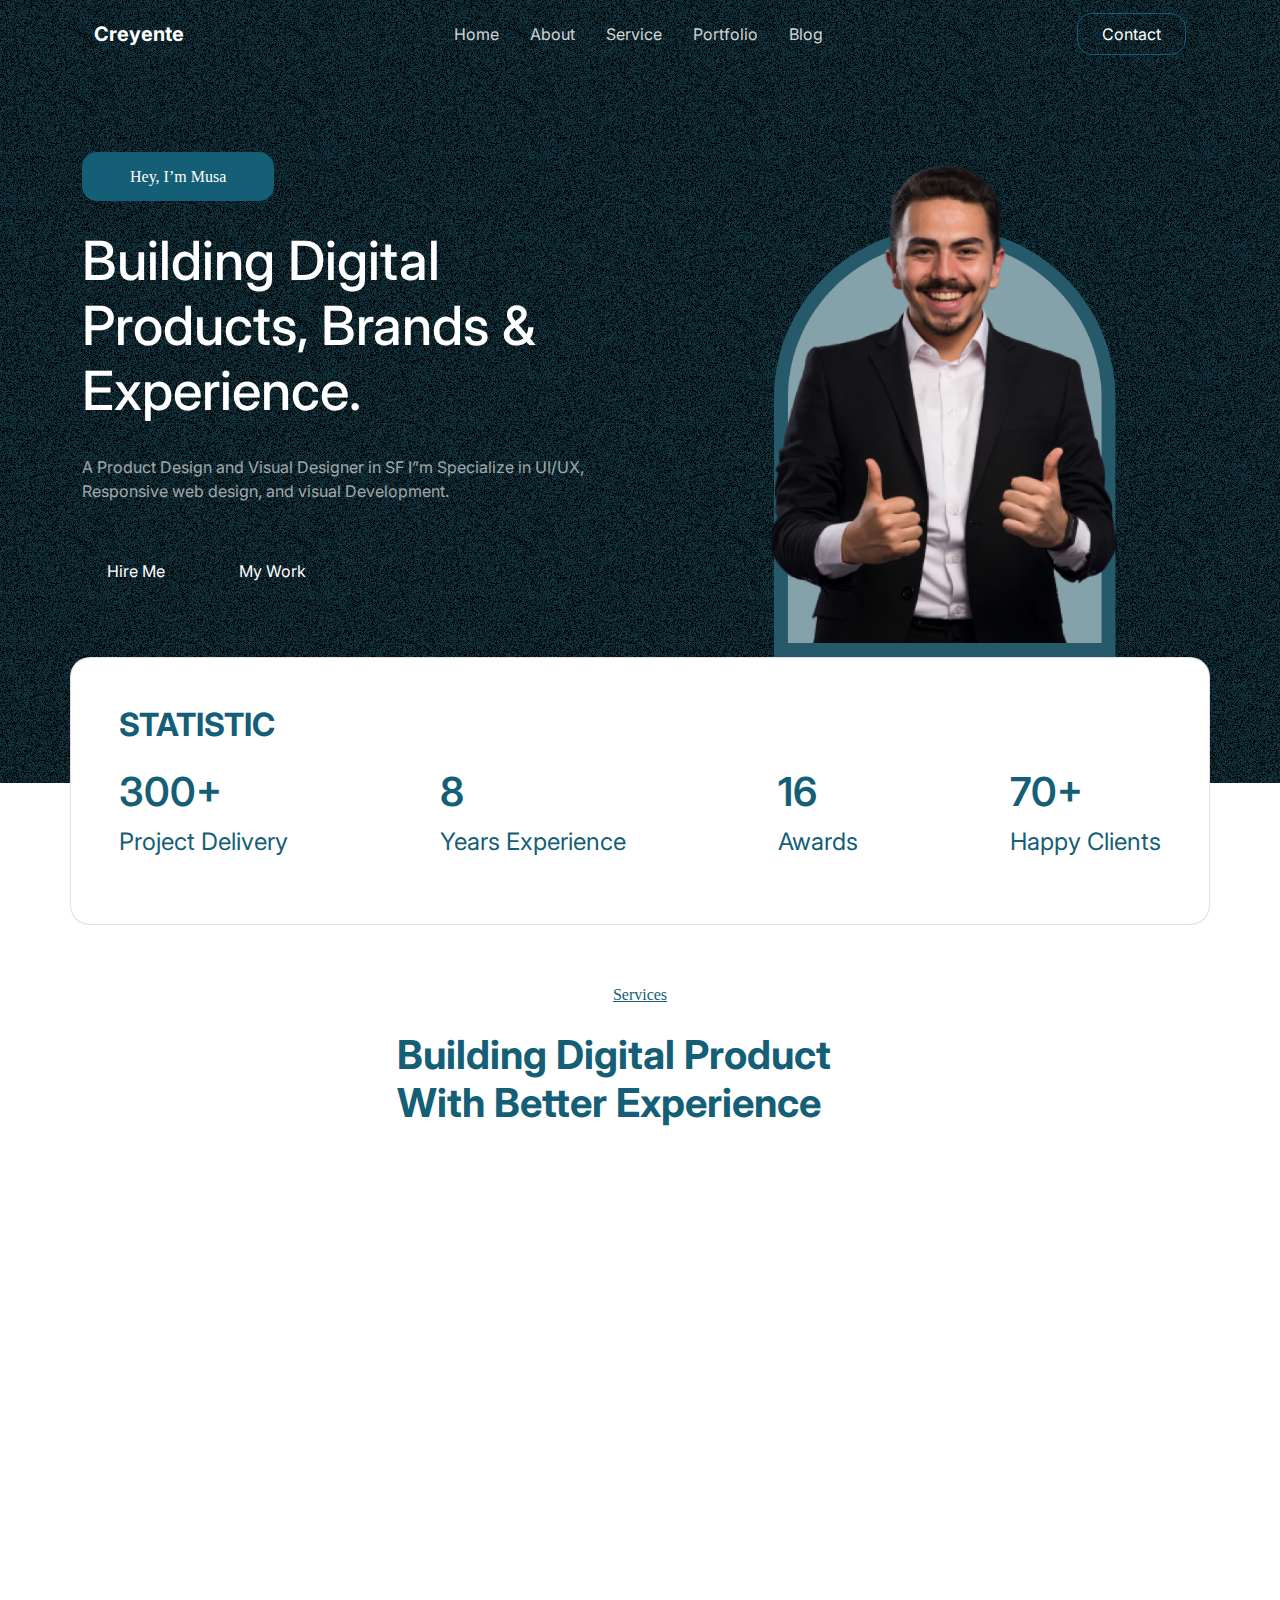
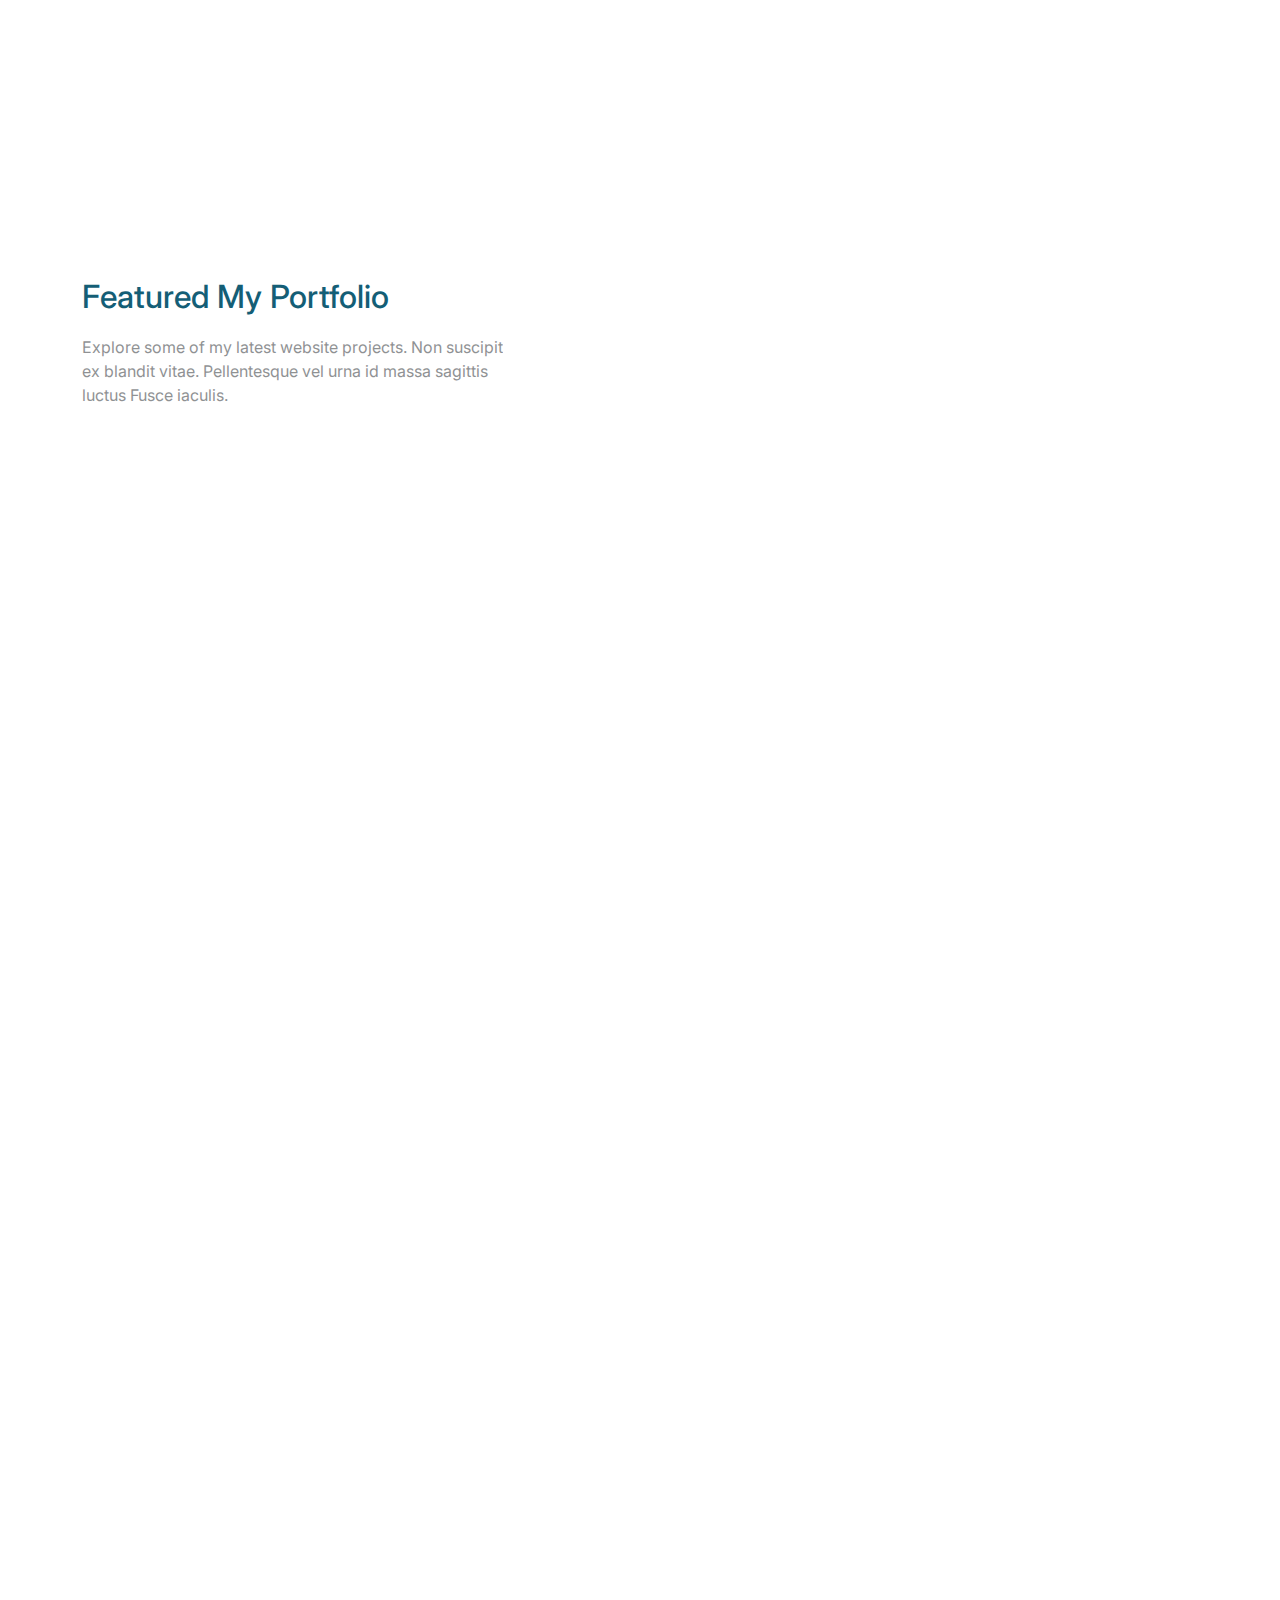
==== index.html @ 02d93d8f "#1 problem finished" ====
<!DOCTYPE html>
<html lang="en">
  <head>
    <meta charset="UTF-8" />
    <meta http-equiv="X-UA-Compatible" content="IE=edge" />
    <meta name="viewport" content="width=device-width, initial-scale=1.0" />
    <title>Creyente's Portfolio</title>
    <link rel="stylesheet" href="./css/main.css" />
    <link rel="stylesheet" href="./bootstrap/bootstrap.css" />
    <link rel="preconnect" href="https://fonts.googleapis.com" />
    <link rel="preconnect" href="https://fonts.gstatic.com" crossorigin />
    <link href="https://unpkg.com/aos@2.3.1/dist/aos.css" rel="stylesheet">
    <link
      rel="stylesheet"
      href="https://cdnjs.cloudflare.com/ajax/libs/font-awesome/6.2.0/css/all.min.css"
      integrity="sha512-xh6O/CkQoPOWDdYTDqeRdPCVd1SpvCA9XXcUnZS2FmJNp1coAFzvtCN9BmamE+4aHK8yyUHUSCcJHgXloTyT2A=="
      crossorigin="anonymous"
      referrerpolicy="no-referrer"
    />
    <link rel="preconnect" href="https://fonts.googleapis.com">
    <link rel="preconnect" href="https://fonts.gstatic.com" crossorigin>
    <link href="https://fonts.googleapis.com/css2?family=Inter:wght@100;200;400;500;600;700;800;900&family=Schoolbell&display=swap" rel="stylesheet">
  </head>
  <body  data-bs-spy="scroll" data-bs-target="#navbar-example2" data-bs-offset="0" class="scrollspy-example" tabindex="0">
    <!-- header start  -->
    <header id="header" class="navbar-shrink">
      <div id="back-top" class="top">
        <a href="#"><i class="fa-solid fa-arrow-up"></i></a>
      </div>
      <div class="container">
        <nav id="navbar-example2" class="navbar nav-pills navbar-expand-lg navbar-light">
          <div class="container-fluid">
            <a class="navbar-brand" href="#">Creyente</a>
            <button
              class="navbar-toggler"
              type="button"
              data-bs-toggle="offcanvas"
              data-bs-target="#offcanvasScrolling"
              aria-controls="offcanvasScrolling"
            >
              <span class="navbar-toggler-icon"></span>
            </button>
            <div class="collapse navbar-collapse" id="navbarSupportedContent">
              <ul class="navbar-nav me-auto mb-2 mb-lg-0">
                <li class="nav-item">
                  <a class="nav-link" aria-current="page" href="#home">Home</a>
                </li>
                <li class="nav-item">
                  <a class="nav-link" href="#about">About</a>
                </li>
                <li class="nav-item">
                  <a class="nav-link" href="#services">Service</a>
                </li>
                <li class="nav-item">
                  <a class="nav-link" href="#portfolio">Portfolio</a>
                </li>
                <li class="nav-item">
                  <a class="nav-link" href="#blog">Blog</a>
                </li>
              </ul>
              <button class="btn btn-outline-success py-2 px-4" type="submit">
                Contact
              </button>
            </div>
            <div
              class="offcanvas offcanvas-start"
              data-bs-scroll="true"
              data-bs-backdrop="false"
              tabindex="-1"
              id="offcanvasScrolling"
              aria-labelledby="offcanvasScrollingLabel"
            >
              <div class="offcanvas-header">
                <h5 class="offcanvas-title" id="offcanvasScrollingLabel">
                  Creyente
                </h5>
                <button
                  type="button"
                  class="btn-close text-reset"
                  data-bs-dismiss="offcanvas"
                  aria-label="Close"
                ></button>
              </div>
              <div class="offcanvas-body">
                <ul class="navbar-nav me-auto mb-2 mb-lg-0">
                  <li class="nav-item">
                    <a class="nav-link" aria-current="page" href="#home">Home</a>
                  </li>
                  <li class="nav-item">
                    <a class="nav-link" href="#about">About</a>
                  </li>
                  <li class="nav-item">
                    <a class="nav-link" href="#services">Service</a>
                  </li>
                  <li class="nav-item">
                    <a class="nav-link" href="#portfolio">Portfolio</a>
                  </li>
                  <li class="nav-item">
                    <a class="nav-link" href="#blog">Blog</a>
                  </li>
                </ul>
                <button class="btn btn-outline-success py-2 px-4" type="submit">
                  Contact
                </button>
              </div>
            </div>
          </div>
        </nav>
      </div>
    </header>
    <!-- /header end  -->
    <!-- main start  -->
    <main>
      <!-- hero section start  -->
      <section  id="about" class="hero p-4 p-lg-5">
        <div class="container">
          <div class="row align-items-center pb-5">
            <div class="row flex-column-reverse flex-lg-row">
              <div
              class="hero-left col-12 col-lg-6 d-flex flex-column gap-3 gap-lg-4 mt-5"
            >
              <span class="mb-3">
                <a class="py-3 px-5 my-5" href="#">Hey, I’m Musa</a>
              </span>
              <h1>Building Digital Products, Brands & Experience.</h1>
              <p>
                A Product Design and Visual Designer in SF I”m Specialize in
                UI/UX, Responsive web design, and visual Development.
              </p>
              <div class="hero-btns d-flex gap-4">
                <a href="#">Hire Me</a>
                <a href="#">My Work</a>
              </div>
            </div>
            <div class="hero-right col-12 col-lg-6">
              <!-- <img class="hero-right__img w-100" src="./images/hero.png" alt=""> -->
                <img src="./images/hero.png" alt="">
            </div>
            </div>
            <div
              class="hero-bottom col-12 position-relative d-flex justify-content-center"
            >
              <div class="card w-100 position-absolute p-5">
                <h5 class="pb-3">STATISTIC</h5>
                <div class="d-flex flex-wrap gap-5 justify-content-between">
                  <div class="cards">
                    <h2>300+</h2>
                    <p>Project Delivery</p>
                  </div>
                  <div class="cards">
                    <h2>8</h2>
                    <p>Years Experience</p>
                  </div>
                  <div class="cards">
                    <h2>16</h2>
                    <p>Awards</p>
                  </div>
                  <div class="cards">
                    <h2>70+</h2>
                    <p>Happy Clients</p>
                  </div>
                </div>
              </div>
            </div>
          </div>
        </div>
      </section>
      <!-- hero /section end  -->
      <!-- services section start  -->
      <section  class="services">
        <div class="container">
          <div class="row justify-content-center">
            <a class="mb-4" id="services" href="#">Services</a>
            <h2 class="mb-5">
              Building Digital Product With Better Experience
            </h2>
            <div
            data-aos="zoom-in-up"
              class="cards d-flex flex-wrap justify-content-center justify-content-md-between"
            >
              <div class="card mb-3" style="width: 20rem">
                <div class="card-body p-4 d-flex flex-column gap-4">
                  <span><i class="fa-solid fa-anchor"></i></span>
                  <h3>UI/UX Design</h3>
                  <p>
                    UI/UX Design I’ve created a user interface and user
                    experience with some proccess and method.
                  </p>
                </div>
              </div>
              <div class="card mb-3" style="width: 20rem">
                <div class="card-body p-4 d-flex flex-column gap-4">
                  <span><i class="fa-solid fa-anchor"></i></span>
                  <h3>UI/UX Design</h3>
                  <p>
                    UI/UX Design I’ve created a user interface and user
                    experience with some proccess and method.
                  </p>
                </div>
              </div>
              <div class="card mb-3" style="width: 20rem">
                <div class="card-body p-4 d-flex flex-column gap-4">
                  <span><i class="fa-solid fa-anchor"></i></span>
                  <h3>UI/UX Design</h3>
                  <p>
                    UI/UX Design I’ve created a user interface and user
                    experience with some proccess and method.
                  </p>
                </div>
              </div>
              <div class="card mb-3" style="width: 20rem">
                <div class="card-body p-4 d-flex flex-column gap-4">
                  <span><i class="fa-solid fa-anchor"></i></span>
                  <h3>UI/UX Design</h3>
                  <p>
                    UI/UX Design I’ve created a user interface and user
                    experience with some proccess and method.
                  </p>
                </div>
              </div>
            </div>
          </div>
        </div>
      </section>
      <!-- services /section end  -->
      <!-- section portfolio start  -->
      <section id="portfolio" class="portfolio">
        <div class="container">
          <div class="row">
            <h2 class="col-12">Featured My Portfolio</h2>
            <p class="col-12">
              Explore some of my latest website projects. Non suscipit ex
              blandit vitae. Pellentesque vel urna id massa sagittis luctus
              Fusce iaculis.
            </p>
            <div
            data-aos="zoom-in-up"
              class="cards row justify-content-center justify-content-xxl-between"
            >
              <div class="card mb-5" style="width: 35rem">
                <img
                  src="./images/portfolio-card.jpg"
                  class="card-img-top"
                  alt="..."
                />
                <div class="card-body">
                  <h5 class="card-title">Najot ta'lim team project</h5>
                  <p class="card-text">
                    Our website designers have penetrated the mysteries of
                    emotional response to color, image, and eye-tracking. Every
                    element is geared to create maximum appeal.
                  </p>
                  <a target="_blank" href="https://team-project-2.netlify.app/"
                    >Read Case Study ></a
                  >
                </div>
              </div>
              <div class="card mb-5" style="width: 35rem">
                <img src="./images/insta.jpg" class="card-img-top" alt="..." />
                <div class="card-body">
                  <h5 class="card-title">Instagram</h5>
                  <p class="card-text">
                    Our website designers have penetrated the mysteries of
                    emotional response to color, image, and eye-tracking. Every
                    element is geared to create maximum appeal.
                  </p>
                  <a
                    target="_blank"
                    href="https://super-lamington-5465eb.netlify.app"
                    >Read Case Study ></a
                  >
                </div>
              </div>
              <div class="card mb-5" style="width: 35rem">
                <img
                  src="./images/portfolio-card.jpg"
                  class="card-img-top"
                  alt="..."
                />
                <div class="card-body">
                  <h5 class="card-title">Pixer</h5>
                  <p class="card-text">
                    Our website designers have penetrated the mysteries of
                    emotional response to color, image, and eye-tracking. Every
                    element is geared to create maximum appeal.
                  </p>
                  <a
                    target="_blank"
                    href="https://glowing-marzipan-671bd4.netlify.app/"
                    >Read Case Study ></a
                  >
                </div>
              </div>
              <div class="card mb-5" style="width: 35rem">
                <img
                  src="./images/portfolio-card.jpg"
                  class="card-img-top"
                  alt="..."
                />
                <div class="card-body">
                  <h5 class="card-title">Exam-1</h5>
                  <p class="card-text">
                    Our website designers have penetrated the mysteries of
                    emotional response to color, image, and eye-tracking. Every
                    element is geared to create maximum appeal.
                  </p>
                  <a
                    target="_blank"
                    href="https://harmonious-cocada-35f317.netlify.app/"
                    >Read Case Study ></a
                  >
                </div>
              </div>
            </div>
          </div>
        </div>
      </section>
      <!-- /section portfolio end  -->
      <!-- section 4 start  -->
      <section data-aos="zoom-in-up" class="sec-4 ">
        <div class="container">
          <div class="row">
            <div class="col-12 col-xxl-6 pb-5 pb-lg-0 text-center">
              <img class="w-75" src="./images/sec-4.png" alt="" />
            </div>
            <div
              class="sec-4__right col-12 col-xxl-6 d-flex justify-content-center flex-column gap-4"
            >
              <div
                id="carouselExampleIndicators"
                class="carousel slide"
                data-bs-ride="carousel"
              >
                <div class="carousel-indicators">
                  <button
                    type="button"
                    data-bs-target="#carouselExampleIndicators"
                    data-bs-slide-to="0"
                    class="active"
                    aria-current="true"
                    aria-label="Slide 1"
                  ></button>
                  <button
                    type="button"
                    data-bs-target="#carouselExampleIndicators"
                    data-bs-slide-to="1"
                    aria-label="Slide 2"
                  ></button>
                  <button
                    type="button"
                    data-bs-target="#carouselExampleIndicators"
                    data-bs-slide-to="2"
                    aria-label="Slide 3"
                  ></button>
                </div>
                <div class="carousel-inner">
                  <div class="carousel-item active">
                    <div
                      class="d-flex justify-content-center flex-column gap-4"
                    >
                      <span>
                        <img src="./images/titnoq.png" alt="" />
                      </span>
                      <p>
                        Managed Services team acts like an extension of yours to
                        expertly respond to any and all feedback, and scan and
                        evaluate reviews for any legal concerns, profanity or
                        slander, or any policy violations of <br />
                        <br />
                        community and content. Services, analytics and reports
                        can be customized by location, project or initiative.
                      </p>
                      <p>Mohammad Musa - CEO at Company</p>
                    </div>
                  </div>
                  <div class="carousel-item">
                    <div
                      class="d-flex justify-content-center flex-column gap-4"
                    >
                      <span>
                        <img src="./images/titnoq.png" alt="" />
                      </span>
                      <p>
                        Managed Services team acts like an extension of yours to
                        expertly respond to any and all feedback, and scan and
                        evaluate reviews for any legal concerns, profanity or
                        slander, or any policy violations of <br />
                        <br />
                        community and content. Services, analytics and reports
                        can be customized by location, project or initiative.
                      </p>
                      <p>Mohammad Musa - CEO at Company</p>
                    </div>
                  </div>
                  <div class="carousel-item">
                    <div
                      class="d-flex justify-content-center flex-column gap-4"
                    >
                      <span>
                        <img src="./images/titnoq.png" alt="" />
                      </span>
                      <p>
                        Managed Services team acts like an extension of yours to
                        expertly respond to any and all feedback, and scan and
                        evaluate reviews for any legal concerns, profanity or
                        slander, or any policy violations of <br />
                        <br />
                        community and content. Services, analytics and reports
                        can be customized by location, project or initiative.
                      </p>
                      <p>Mohammad Musa - CEO at Company</p>
                    </div>
                  </div>
                </div>
                <!-- <button
                  class="carousel-control-prev"
                  type="button"
                  data-bs-target="#carouselExampleIndicators"
                  data-bs-slide="prev"
                >
                  <span
                    class="carousel-control-prev-icon"
                    aria-hidden="true"
                  ></span>
                  <span class="visually-hidden">Previous</span>
                </button>
                <button
                  class="carousel-control-next"
                  type="button"
                  data-bs-target="#carouselExampleIndicators"
                  data-bs-slide="next"
                >
                  <span
                    class="carousel-control-next-icon"
                    aria-hidden="true"
                  ></span>
                  <span class="visually-hidden">Next</span>
                </button> -->
              </div>
            </div>
          </div>
        </div>
      </section>
      <!-- section 4 end  -->
      <!-- section blog start  -->
      <section data-aos="zoom-in-up" id="blog" class="blog">
        <div class="container">
          <div class="row">
            <div class="blog-left col-12 col-lg-6">
              <img src="./images/blog.png" alt="" />
            </div>
            <div class="blog-right col-12 col-lg-6 ps-0 ps-lg-5">
              <h2>My Blog And News</h2>
              <p>
                If It’s abillboard ad, you’ll need a super catchy headline due
                to the speed at which people will pass.
              </p>
              <a href="#">Go To The Blog</a>
            </div>
            <div class="blog-bottom col-12 col-lg-6">
              <h2>How This Agency Helped My Business And Career Journey?</h2>
              <p>
                A successful marketing plan relies heavily on the pulling-power
                of advertising copy. writing result-oriented ad copy is
                dificult, as it must appeal to, entice, and onviced consumers tp
                action.
              </p>
              <div class="blog-btns">
                <a href="#">PUBLISHED IN</a>
                <a href="#">Marketing</a>
                <a href="#">Category</a>
              </div>
            </div>
          </div>
        </div>
      </section>
      <!-- /section blog end  -->
    </main>
    <!-- /main end  -->
    <!-- footer start  -->
    <footer data-aos="zoom-in-up" class="footer">
      <div class="container">
        <div class="d-flex justify-content-between justify-content-lg-between flex-wrap gap-4 gap-lg-0">
          <div>
            <a class="navbar-brand" href="#">Creyente</a>
            <p class="pt-3">
              Lorem ipsum dolor sit amet, consectetur adipiscing elit. Lectus
              mattis nunc aliquam tincidunt est non.
            </p>
            <div class="contacts d-flex gap-4">
              <a href="https://t.me/creyente_uz"><i class="fa-brands fa-telegram"></i></a>
              <a href="https://instagram.com/klen_uz"><i class="fa-brands fa-instagram"></i></a>
              <a href="https://twitter.com/klen_uz"><i class="fa-brands fa-twitter"></i></a>
              <a href="#"><i class="fa-brands fa-linkedin"></i></a>
            </div>
          </div>
          <div class="pages">
            <h3>Pages</h3>
            <p>Home</p>
            <p>About</p>
            <p>Service</p>
            <p>Portfolio</p>
            <p>Blog</p>
          </div>
          <div class="footer-services">
            <h3>Services</h3>
            <p>Web Design</p>
            <p>App Design</p>
            <p>Dashboard</p>
            <p>Illustration</p>
            <p>Development</p>
          </div>
          <div class="footer-contact">
            <h3>Contact</h3>
            <p>+00 88 999 888 22</p>
            <p>example@gmail.com</p>
            <p>www.portfolio.com</p>
            <p>44, Housing State, 3200</p>
          </div>
        </div>
        <!-- Set up your HTML -->
      </div>
    </footer>
    <!-- /footer end  -->
    <script src="./bootstrap/bootstrap.js"></script>
    <script src="./js/main.js"></script>
    <script src="https://unpkg.com/aos@2.3.1/dist/aos.js"></script>
    <script>
      AOS.init();
    </script>
  </body>
</html>
---- css/main.css ----
* {
  margin: 0;
  padding: 0;
  box-sizing: border-box;
  font-family: "Inter", sans-serif;
}

header {
  background-color: #153844 !important;
  background-image: url("../images/header-back.png") !important;
  padding: 20px 0;
  position: -webkit-sticky;
  position: sticky;
  top: 0;
  transition: padding 0.5s;
  z-index: 2;
}

.top {
  display: none;
  border-radius: 50%;
  position: fixed;
  right: 20px;
  bottom: 20px;
  height: 40px;
  width: 40px;
  background-color: #145E76;
  justify-content: center;
  align-items: center;
}
.top i {
  color: white !important;
  font-size: 24px;
}

.top-hide {
  display: block;
}

.navbar .navbar-brand {
  color: white !important;
  font-weight: 700 !important;
}
.navbar .navbar-toggler {
  border-color: #145E76 !important;
  background-color: white !important;
}
.navbar .navbar-toggler:focus {
  color: #145E76 !important;
}
.navbar .nav-link {
  color: rgba(255, 255, 255, 0.816) !important;
}
.navbar .nav-link:hover {
  color: #145E76 !important;
}
.navbar .active {
  background-color: #153844 !important;
}
.navbar .btn {
  color: white !important;
  border-color: #145E76 !important;
  border-radius: 15px !important;
}
.navbar .btn:hover {
  background-color: #145E76 !important;
}
.navbar .collapse .navbar-nav {
  flex: 1 !important;
  display: flex !important;
  justify-content: center !important;
  gap: 15px !important;
}
.navbar .offcanvas {
  background-color: #153844 !important;
  background-image: url("../images/header-back.png") !important;
  width: 40% !important;
}
.navbar .offcanvas .offcanvas-title {
  color: white !important;
}
.navbar .offcanvas .navbar-nav {
  flex-direction: column !important;
}

.navbar-shrink {
  padding: 5px 0;
  transition: padding 0.5s;
}

.footer {
  padding: 100px 0;
}
@media screen and (max-width: 700px) {
  .footer {
    padding: 50px 0;
  }
}
.footer .navbar-brand {
  color: #08546C;
  font-weight: 700 !important;
  font-size: 32px;
}
.footer h3 {
  color: #08546C;
  font-weight: 600;
  padding-bottom: 15px;
}
.footer p {
  max-width: 375px;
  color: #787878;
}
.footer .contacts a {
  color: #787878;
  font-size: 28px;
  transition: 0.3;
}
.footer .contacts a:hover {
  transition: 0.3s;
  color: #FFA800;
}

* {
  margin: 0;
  padding: 0;
  box-sizing: border-box;
  font-family: "Inter", sans-serif;
}

body {
  overflow-y: scroll;
}

.hero {
  padding-top: 50px !important;
  background-color: #153844;
  background-image: url("../images/header-back.png") !important;
  padding-bottom: 50px !important;
}
@media screen and (max-width: 650px) {
  .hero {
    padding-bottom: 150px !important;
  }
}

.hero-left > span > a {
  color: white !important;
  border-color: #145E76 !important;
  border-radius: 15px !important;
  text-decoration: none;
  background-color: #145E76 !important;
  font-family: "Schoolbell", cursive;
}
.hero-left h1 {
  color: white;
  font-size: 54px;
}
@media screen and (max-width: 650px) {
  .hero-left h1 {
    font-size: 40px;
  }
}
.hero-left p {
  color: white;
  opacity: 0.6;
}
.hero-left .hero-btns a {
  color: white !important;
  border-color: #145E76 !important;
  border-radius: 19px !important;
  text-decoration: none;
  padding: 16px 25px;
  transition: 0.2s;
}
.hero-left .hero-btns a:hover {
  transition: 0.2s;
  background-color: #FFA63A !important;
}

.hero-right {
  display: flex;
  justify-content: center;
  align-items: center;
}
.hero-right img {
  top: 0;
  width: 120%;
}

.hero-bottom {
  height: 30px;
}
.hero-bottom .card {
  border-radius: 20px !important;
}
.hero-bottom .card h5 {
  font-size: 32px;
  font-weight: 700;
}
.hero-bottom .card h2 {
  font-size: 40px;
  font-weight: 600;
}
.hero-bottom .card p {
  font-size: 24px;
}
.hero-bottom .card h5, .hero-bottom .card h2, .hero-bottom .card p {
  color: #145E76 !important;
}

.services {
  background-color: #fff;
  padding-top: 200px !important;
}
@media screen and (max-width: 900px) {
  .services {
    padding-top: 350px !important;
  }
}
@media screen and (max-width: 770px) {
  .services {
    padding-top: 500px !important;
  }
}
.services .row > a {
  color: #145E76 !important;
  text-align: center;
  font-family: "Schoolbell", cursive;
}
.services .row h2 {
  max-width: 510px;
  font-size: 40px;
  color: #145E76;
  font-weight: 700;
}
.services .row .cards {
  padding-bottom: 100px;
}
.services .row .cards .card {
  box-shadow: 5px 10px 18px rgba(136, 136, 136, 0.1529411765);
  border: none !important;
  border-radius: 0px !important;
  transition: 0.3s;
}
.services .row .cards .card i {
  font-size: 40px;
  color: #145E76;
  background-color: #F5FBFC;
  border-radius: 50%;
  padding: 5px;
}
.services .row .cards .card h3 {
  font-weight: 700;
}
.services .row .cards .card p {
  opacity: 0.5;
}
.services .row .cards .card:hover {
  transition: 0.3s;
  background-color: #145E76;
}
.services .row .cards .card:hover i {
  background-color: #FFA63A;
  color: white;
}
.services .row .cards .card:hover h3, .services .row .cards .card:hover p {
  color: white;
}

.portfolio {
  padding-bottom: 100px;
}
.portfolio .row h2 {
  color: #145E76;
  padding-bottom: 10px;
}
.portfolio .row p {
  opacity: 0.5;
  max-width: 450px;
  padding-bottom: 30px;
}
.portfolio .row .cards .card {
  border: none !important;
}
.portfolio .row .cards .card img {
  width: 100%;
  height: 300px;
}
.portfolio .row .cards .card h5 {
  color: #145E76 !important;
  font-weight: 600;
  font-size: 24px;
  padding-top: 10px;
}
.portfolio .row .cards .card a {
  color: #145E76;
  text-decoration: none;
  font-size: 18px;
  font-weight: 600;
}
.portfolio .row .cards .card a:hover {
  color: #FFA63A;
}

.sec-4 {
  padding: 80px 0;
  background-color: #153844;
  background-image: url("../images/header-back.png") !important;
}
.sec-4__right p {
  color: white;
}
.sec-4__right p:nth-child(odd) {
  opacity: 0.5;
}

.blog {
  padding: 200px 0 100px 0;
  border-bottom: 3px solid #D4D4D4;
}
@media screen and (max-width: 1000px) {
  .blog {
    padding: 100px 0;
  }
}
@media screen and (max-width: 700px) {
  .blog {
    padding: 50px 0;
  }
}
.blog .blog-left img {
  width: 100%;
}
.blog .blog-right {
  padding-top: 50px;
}
.blog .blog-right h2 {
  color: #08546C;
  font-weight: 600;
  max-width: 222px;
  font-size: 45px;
  padding-bottom: 16px;
}
.blog .blog-right p {
  max-width: 350px;
  opacity: 0.7;
  padding-bottom: 32px;
}
.blog .blog-right a {
  color: white;
  background-color: #FFA63A;
  border-radius: 28px;
  text-decoration: none;
  padding: 16px 24px;
}
.blog .blog-bottom {
  padding-top: 50px;
  padding-left: 10px;
}
.blog .blog-bottom h2 {
  color: #08546C;
  padding-bottom: 10px;
}
.blog .blog-bottom p {
  color: #757575;
  padding-bottom: 15px;
}
.blog .blog-bottom .blog-btns {
  display: flex;
  flex-wrap: wrap;
}
.blog .blog-bottom .blog-btns a {
  text-decoration: none;
  color: #757575;
  gap: 5px;
  padding: 10px 20px;
  text-transform: uppercase;
  border-radius: 20px;
}
.blog .blog-bottom .blog-btns a:hover {
  color: #FFA800;
  background-color: #FFF8EB;
}/*# sourceMappingURL=main.css.map */
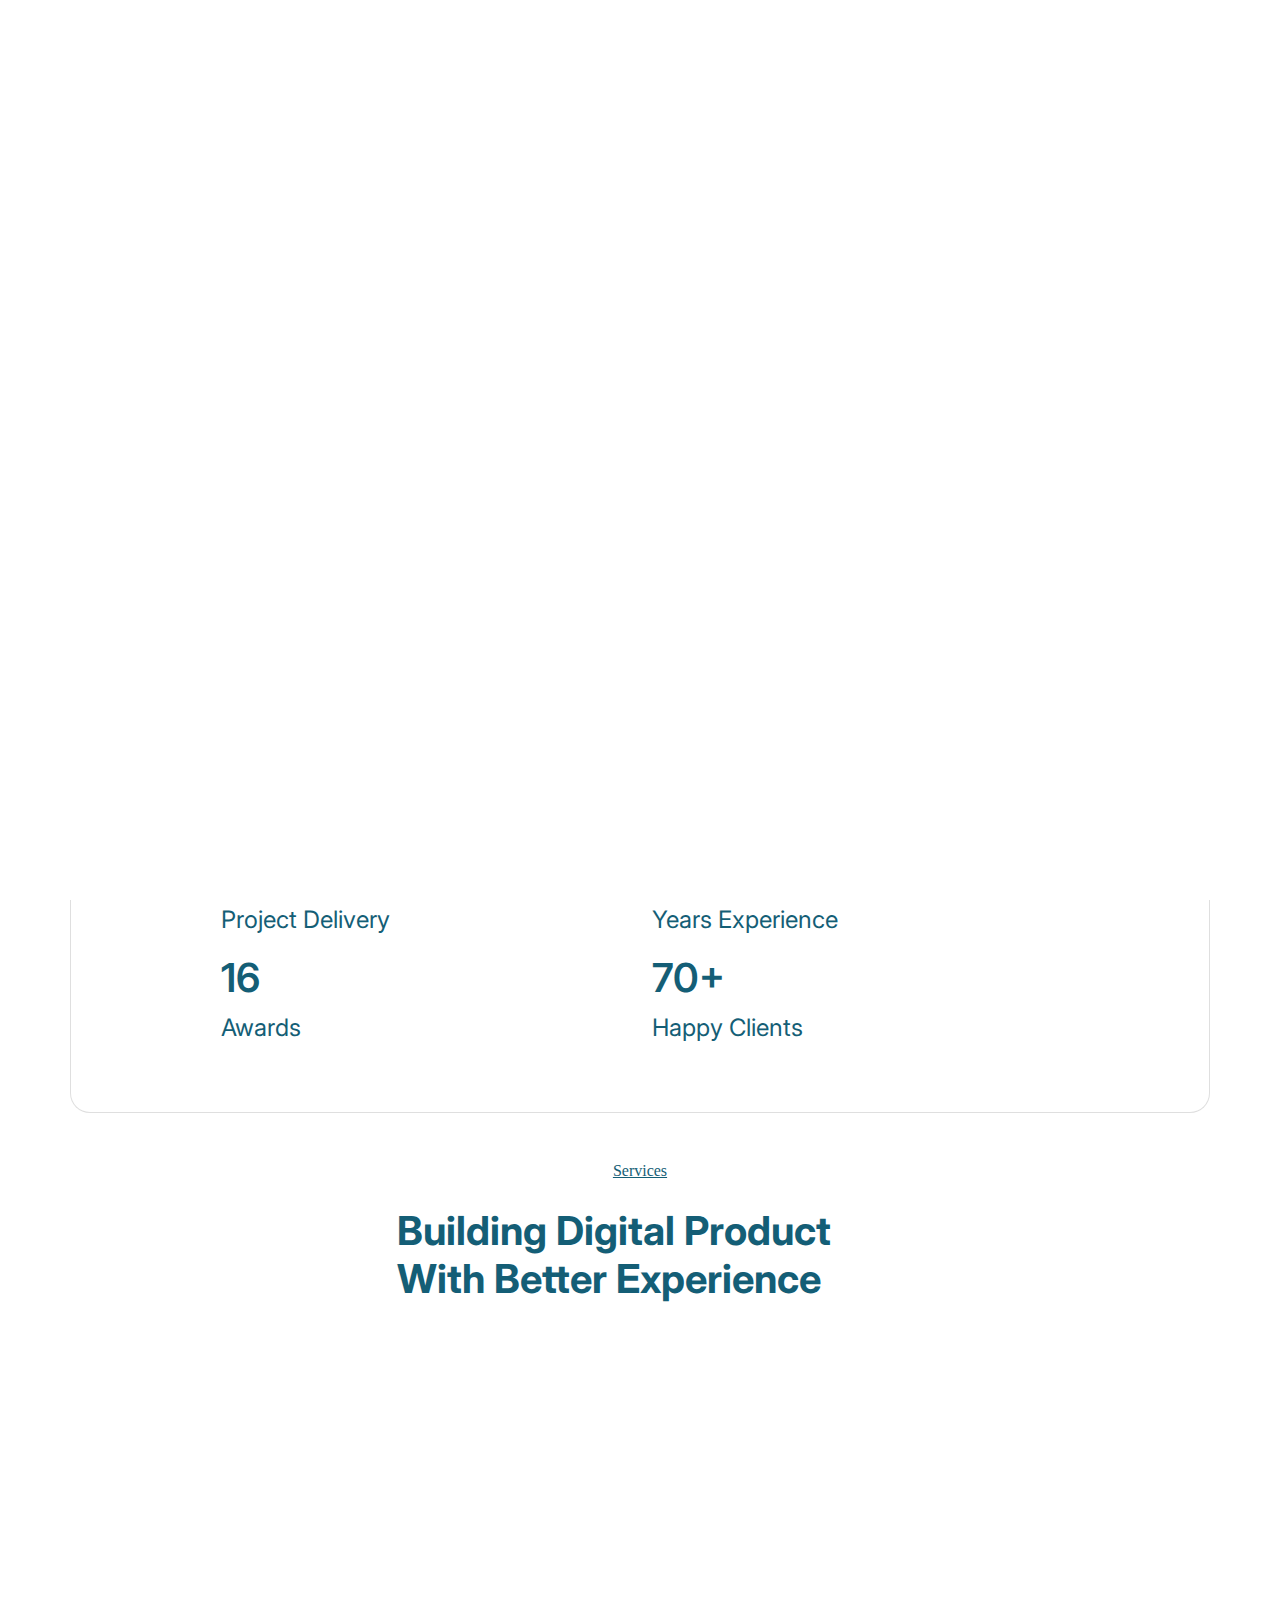
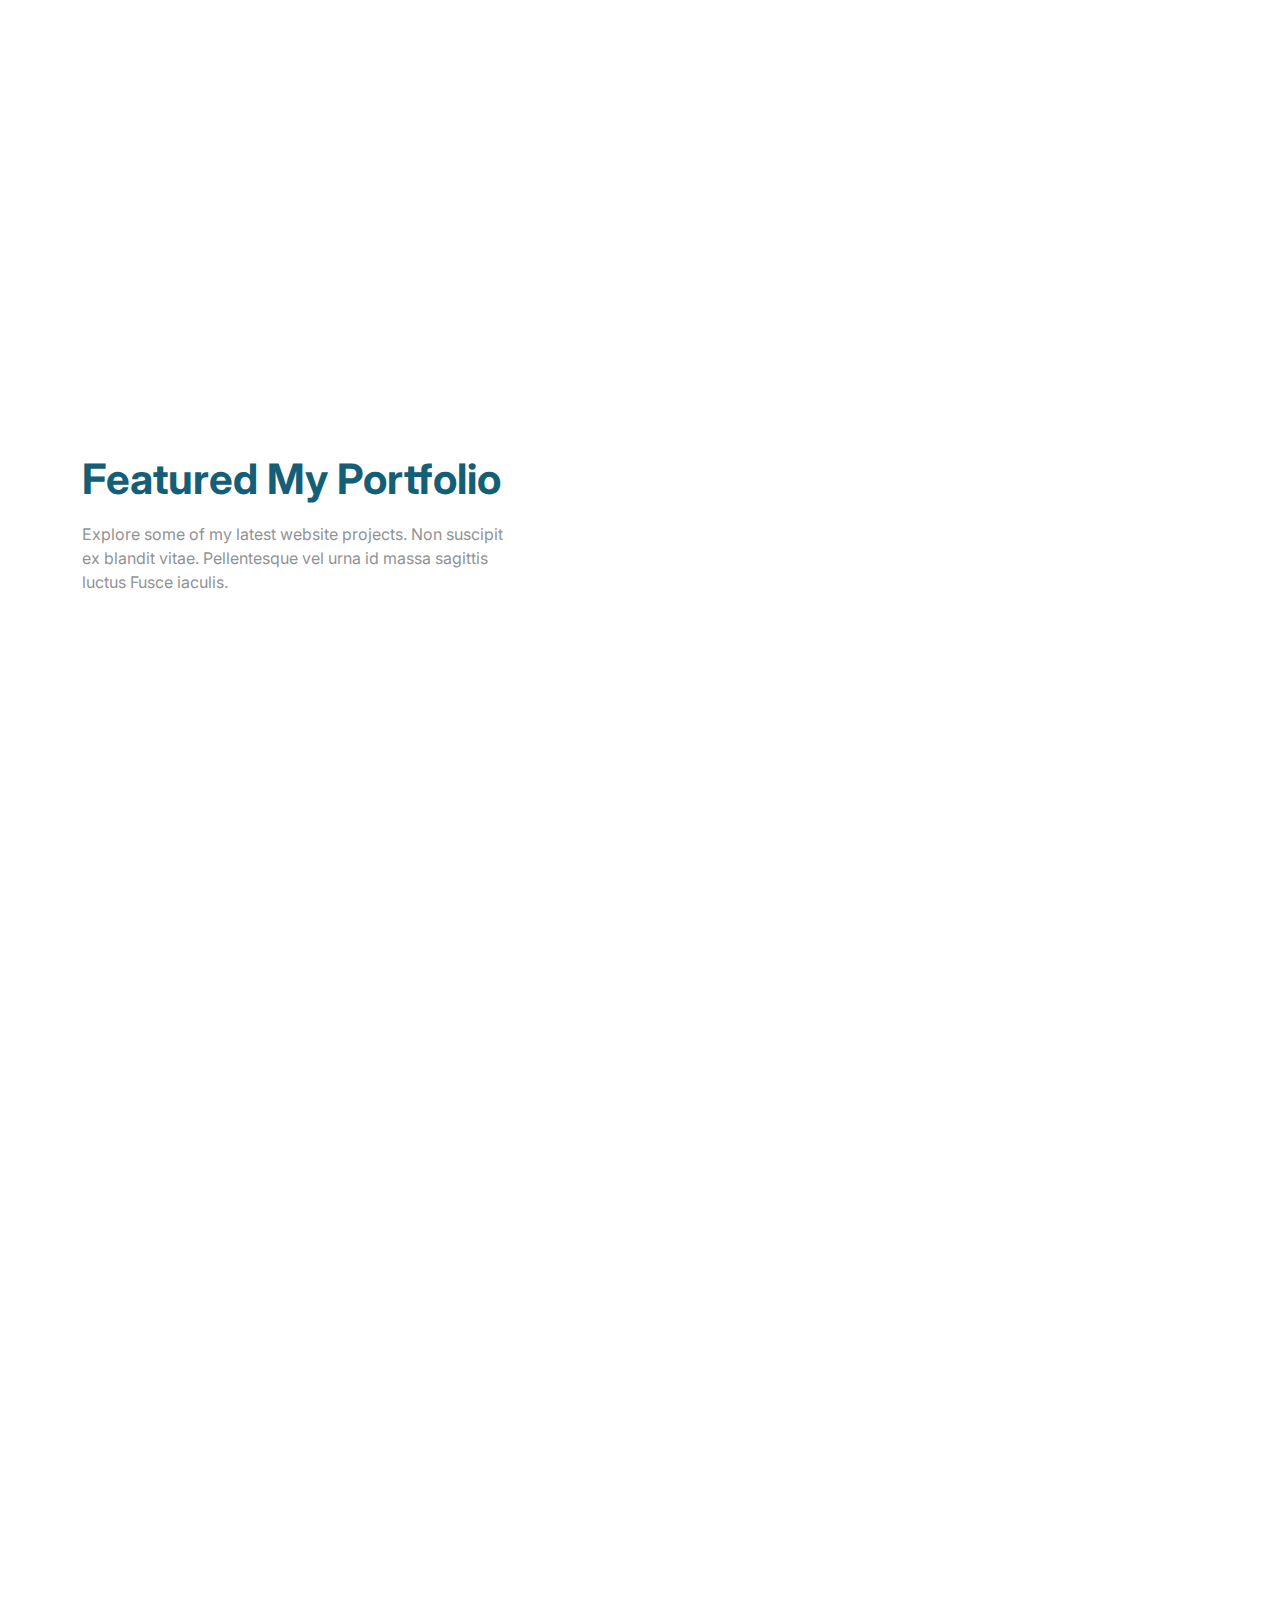
==== commit b148ec73: "loading added" ====
--- a/index.html
+++ b/index.html
@@ -6,9 +6,11 @@
     <meta name="viewport" content="width=device-width, initial-scale=1.0" />
     <title>Creyente's Portfolio</title>
     <link rel="stylesheet" href="./css/main.css" />
+    <link rel="stylesheet" href="./css/loading.css">
     <link rel="stylesheet" href="./bootstrap/bootstrap.css" />
     <link rel="preconnect" href="https://fonts.googleapis.com" />
     <link rel="preconnect" href="https://fonts.gstatic.com" crossorigin />
+    <link rel="shortcut icon" href="./images/favicon.webp" type="image/x-icon">
     <link href="https://unpkg.com/aos@2.3.1/dist/aos.css" rel="stylesheet">
     <link
       rel="stylesheet"
@@ -22,6 +24,10 @@
     <link href="https://fonts.googleapis.com/css2?family=Inter:wght@100;200;400;500;600;700;800;900&family=Schoolbell&display=swap" rel="stylesheet">
   </head>
   <body  data-bs-spy="scroll" data-bs-target="#navbar-example2" data-bs-offset="0" class="scrollspy-example" tabindex="0">
+    <div class="loader_bg">
+      <div class="loader"></div>
+  </div>
+  
     <!-- header start  -->
     <header id="header" class="navbar-shrink">
       <div id="back-top" class="top">
@@ -37,13 +43,14 @@
               data-bs-toggle="offcanvas"
               data-bs-target="#offcanvasScrolling"
               aria-controls="offcanvasScrolling"
+              aria-label="Close"
             >
               <span class="navbar-toggler-icon"></span>
             </button>
             <div class="collapse navbar-collapse" id="navbarSupportedContent">
-              <ul class="navbar-nav me-auto mb-2 mb-lg-0">
+              <ul id="" class="navbar-nav me-auto mb-2 mb-lg-0">
                 <li class="nav-item">
-                  <a class="nav-link" aria-current="page" href="#home">Home</a>
+                  <a class="nav-link avtive" aria-current="page" href="#home">Home</a>
                 </li>
                 <li class="nav-item">
                   <a class="nav-link" href="#about">About</a>
@@ -79,6 +86,7 @@
                   class="btn-close text-reset"
                   data-bs-dismiss="offcanvas"
                   aria-label="Close"
+                  
                 ></button>
               </div>
               <div class="offcanvas-body">
@@ -132,9 +140,9 @@
                 <a href="#">My Work</a>
               </div>
             </div>
-            <div class="hero-right col-12 col-lg-6">
+            <div class="hero-right col-12 col-lg-6 d-flex justify-content-center justify-content-lg-end">
               <!-- <img class="hero-right__img w-100" src="./images/hero.png" alt=""> -->
-                <img src="./images/hero.png" alt="">
+                <img class="w-75" src="./images/hero-2.png" alt="">
             </div>
             </div>
             <div
@@ -142,20 +150,20 @@
             >
               <div class="card w-100 position-absolute p-5">
                 <h5 class="pb-3">STATISTIC</h5>
-                <div class="d-flex flex-wrap gap-5 justify-content-between">
-                  <div class="cards">
+                <div class="row">
+                  <div class="cards col-lg-6 col-xxl-3">
                     <h2>300+</h2>
                     <p>Project Delivery</p>
                   </div>
-                  <div class="cards">
+                  <div class="cards col-lg-6 col-xxl-3">
                     <h2>8</h2>
                     <p>Years Experience</p>
                   </div>
-                  <div class="cards">
+                  <div class="cards col-lg-6 col-xxl-3">
                     <h2>16</h2>
                     <p>Awards</p>
                   </div>
-                  <div class="cards">
+                  <div class="cards col-lg-6 col-xxl-3">
                     <h2>70+</h2>
                     <p>Happy Clients</p>
                   </div>
@@ -321,7 +329,7 @@
         <div class="container">
           <div class="row">
             <div class="col-12 col-xxl-6 pb-5 pb-lg-0 text-center">
-              <img class="w-75" src="./images/sec-4.png" alt="" />
+              <img class="w-75 mb-5 mb-xl-0" src="./images/sec-4.png" alt="" />
             </div>
             <div
               class="sec-4__right col-12 col-xxl-6 d-flex justify-content-center flex-column gap-4"
@@ -331,111 +339,62 @@
                 class="carousel slide"
                 data-bs-ride="carousel"
               >
-                <div class="carousel-indicators">
-                  <button
-                    type="button"
-                    data-bs-target="#carouselExampleIndicators"
-                    data-bs-slide-to="0"
-                    class="active"
-                    aria-current="true"
-                    aria-label="Slide 1"
-                  ></button>
-                  <button
-                    type="button"
-                    data-bs-target="#carouselExampleIndicators"
-                    data-bs-slide-to="1"
-                    aria-label="Slide 2"
-                  ></button>
-                  <button
-                    type="button"
-                    data-bs-target="#carouselExampleIndicators"
-                    data-bs-slide-to="2"
-                    aria-label="Slide 3"
-                  ></button>
-                </div>
+              <div
+              class="d-flex justify-content-center flex-column gap-5"
+            >
+              <span>
+                <img src="./images/titnoq.png" alt="" />
+              </span>
+              <div id="carouselExampleControls" class="carousel slide" data-bs-ride="carousel">
                 <div class="carousel-inner">
                   <div class="carousel-item active">
-                    <div
-                      class="d-flex justify-content-center flex-column gap-4"
-                    >
-                      <span>
-                        <img src="./images/titnoq.png" alt="" />
-                      </span>
-                      <p>
-                        Managed Services team acts like an extension of yours to
-                        expertly respond to any and all feedback, and scan and
-                        evaluate reviews for any legal concerns, profanity or
-                        slander, or any policy violations of <br />
-                        <br />
-                        community and content. Services, analytics and reports
-                        can be customized by location, project or initiative.
-                      </p>
-                      <p>Mohammad Musa - CEO at Company</p>
-                    </div>
+                    <p>
+                      Managed Services team acts like an extension of yours to
+                      expertly respond to any and all feedback, and scan and
+                      evaluate reviews for any legal concerns, profanity or
+                      slander, or any policy violations of <br />
+                      <br />
+                      community and content. Services, analytics and reports
+                      can be customized by location, project or initiative.
+                    </p>
                   </div>
                   <div class="carousel-item">
-                    <div
-                      class="d-flex justify-content-center flex-column gap-4"
-                    >
-                      <span>
-                        <img src="./images/titnoq.png" alt="" />
-                      </span>
-                      <p>
-                        Managed Services team acts like an extension of yours to
-                        expertly respond to any and all feedback, and scan and
-                        evaluate reviews for any legal concerns, profanity or
-                        slander, or any policy violations of <br />
-                        <br />
-                        community and content. Services, analytics and reports
-                        can be customized by location, project or initiative.
-                      </p>
-                      <p>Mohammad Musa - CEO at Company</p>
-                    </div>
+                    <p>
+                      Managed Services team acts like an extension of yours to
+                      expertly respond to any and all feedback, and scan and
+                      evaluate reviews for any legal concerns, profanity or
+                      slander, or any policy violations of <br />
+                      <br />
+                      community and content. Services, analytics and reports
+                      can be customized by location, project or initiative.
+                      Lorem ipsum dolor sit amet consectetur adipisicing elit. 
+                    </p>
                   </div>
                   <div class="carousel-item">
-                    <div
-                      class="d-flex justify-content-center flex-column gap-4"
-                    >
-                      <span>
-                        <img src="./images/titnoq.png" alt="" />
-                      </span>
-                      <p>
-                        Managed Services team acts like an extension of yours to
-                        expertly respond to any and all feedback, and scan and
-                        evaluate reviews for any legal concerns, profanity or
-                        slander, or any policy violations of <br />
-                        <br />
-                        community and content. Services, analytics and reports
-                        can be customized by location, project or initiative.
-                      </p>
-                      <p>Mohammad Musa - CEO at Company</p>
-                    </div>
-                  </div>
-                </div>
-                <!-- <button
-                  class="carousel-control-prev"
-                  type="button"
-                  data-bs-target="#carouselExampleIndicators"
-                  data-bs-slide="prev"
-                >
-                  <span
-                    class="carousel-control-prev-icon"
-                    aria-hidden="true"
-                  ></span>
+                    <p>
+                      Managed Services team acts like an extension of yours to
+                      expertly respond to any and all feedback, and scan and
+                      evaluate reviews for any legal concerns, profanity or
+                      slander, or any policy violations of <br />
+                      <br />
+                      community and content. Services, analytics and reports
+                      can be customized by location, project or initiative.
+                      Lorem ipsum dolor sit amet consectetur adipisicing elit. 
+                  </div>
+                </div>
+              </div>
+              <div class="carousel-btns">
+                <button class="carousel-control-prev" type="button" data-bs-target="#carouselExampleControls" data-bs-slide="prev">
+                  <span class="carousel-control-prev-icon" aria-hidden="true"></span>
                   <span class="visually-hidden">Previous</span>
                 </button>
-                <button
-                  class="carousel-control-next"
-                  type="button"
-                  data-bs-target="#carouselExampleIndicators"
-                  data-bs-slide="next"
-                >
-                  <span
-                    class="carousel-control-next-icon"
-                    aria-hidden="true"
-                  ></span>
+                <button class="carousel-control-next" type="button" data-bs-target="#carouselExampleControls" data-bs-slide="next">
+                  <span class="carousel-control-next-icon" aria-hidden="true"></span>
                   <span class="visually-hidden">Next</span>
-                </button> -->
+                </button>
+              </div>
+              <p>Mohammad Musa - CEO at Company</p>
+            </div>
               </div>
             </div>
           </div>
@@ -480,8 +439,9 @@
     <!-- footer start  -->
     <footer data-aos="zoom-in-up" class="footer">
       <div class="container">
-        <div class="d-flex justify-content-between justify-content-lg-between flex-wrap gap-4 gap-lg-0">
-          <div>
+        <!-- <div class="d-flex justify-content-between justify-content-lg-between flex-wrap gap-4 gap-lg-0"> -->
+          <div class="row gap-4 gap-lg-0">
+          <div class="col-12 col-lg-6 col-xxl-3">
             <a class="navbar-brand" href="#">Creyente</a>
             <p class="pt-3">
               Lorem ipsum dolor sit amet, consectetur adipiscing elit. Lectus
@@ -494,7 +454,7 @@
               <a href="#"><i class="fa-brands fa-linkedin"></i></a>
             </div>
           </div>
-          <div class="pages">
+          <div class="pages col-12 col-lg-6 col-xxl-3">
             <h3>Pages</h3>
             <p>Home</p>
             <p>About</p>
@@ -502,7 +462,7 @@
             <p>Portfolio</p>
             <p>Blog</p>
           </div>
-          <div class="footer-services">
+          <div class="footer-services col-12 col-lg-6 col-xxl-3">
             <h3>Services</h3>
             <p>Web Design</p>
             <p>App Design</p>
@@ -510,7 +470,7 @@
             <p>Illustration</p>
             <p>Development</p>
           </div>
-          <div class="footer-contact">
+          <div class="footer-contact col-12 col-lg-6 col-xxl-3">
             <h3>Contact</h3>
             <p>+00 88 999 888 22</p>
             <p>example@gmail.com</p>
@@ -528,5 +488,11 @@
     <script>
       AOS.init();
     </script>
+    <script src="https://cdnjs.cloudflare.com/ajax/libs/jquery/3.4.1/jquery.min.js"></script>
+    <script>
+      setTimeout(function(){
+          $('.loader_bg').fadeToggle();
+      }, 1000);
+    </script>
   </body>
 </html>
--- a/css/main.css
+++ b/css/main.css
@@ -97,6 +97,8 @@
   }
 }
 .footer .navbar-brand {
+  padding-top: 0 !important;
+  margin-top: 0 !important;
   color: #08546C;
   font-weight: 700 !important;
   font-size: 32px;
@@ -160,6 +162,11 @@
     font-size: 40px;
   }
 }
+@media screen and (max-width: 500px) {
+  .hero-left h1 {
+    font-size: 34px;
+  }
+}
 .hero-left p {
   color: white;
   opacity: 0.6;
@@ -181,6 +188,7 @@
   display: flex;
   justify-content: center;
   align-items: center;
+  padding-bottom: 50px;
 }
 .hero-right img {
   top: 0;
@@ -191,7 +199,13 @@
   height: 30px;
 }
 .hero-bottom .card {
+  padding: 50px 150px !important;
   border-radius: 20px !important;
+}
+@media screen and (max-width: 600px) {
+  .hero-bottom .card {
+    padding: 25px 75px !important;
+  }
 }
 .hero-bottom .card h5 {
   font-size: 32px;
@@ -212,12 +226,12 @@
   background-color: #fff;
   padding-top: 200px !important;
 }
-@media screen and (max-width: 900px) {
+@media screen and (max-width: 1400px) {
   .services {
-    padding-top: 350px !important;
-  }
-}
-@media screen and (max-width: 770px) {
+    padding-top: 300px !important;
+  }
+}
+@media screen and (max-width: 1000px) {
   .services {
     padding-top: 500px !important;
   }
@@ -271,6 +285,8 @@
   padding-bottom: 100px;
 }
 .portfolio .row h2 {
+  font-size: 42px;
+  font-weight: 700;
   color: #145E76;
   padding-bottom: 10px;
 }
@@ -312,6 +328,16 @@
 }
 .sec-4__right p:nth-child(odd) {
   opacity: 0.5;
+}
+.sec-4 .carousel-btns {
+  justify-content: center;
+  display: flex;
+}
+.sec-4 .carousel-control-next, .sec-4 .carousel-control-prev {
+  position: static !important;
+}
+.sec-4 .carousel-control-next:hover .visually-hidden, .sec-4 .carousel-control-prev:hover .visually-hidden {
+  font-size: 50px !important;
 }
 
 .blog {
@@ -352,6 +378,12 @@
   border-radius: 28px;
   text-decoration: none;
   padding: 16px 24px;
+}
+.blog .blog-right .carousel-control-next, .blog .blog-right .carousel-control-prev {
+  position: static !important;
+}
+.blog .blog-right .carousel-control-next:hover .visually-hidden, .blog .blog-right .carousel-control-prev:hover .visually-hidden {
+  font-size: 50px !important;
 }
 .blog .blog-bottom {
   padding-top: 50px;
--- a/css/loading.css
+++ b/css/loading.css
@@ -0,0 +1,104 @@
+/* body {
+    margin: 0;
+    padding: 0;
+    width:100vw;
+    height: 100vh;
+    background-color: #eee;
+  }
+  .content {
+    display: flex;
+    justify-content: center;
+    align-items: center;
+    width:100%;
+    height:100%;
+  }
+  .loader-wrapper {
+    width: 100%;
+    height: 100%;
+    position: absolute;
+    top: 0;
+    left: 0;
+    background-color: #242f3f;
+    display:flex;
+    justify-content: center;
+    align-items: center;
+  }
+  .loader {
+    display: inline-block;
+    width: 30px;
+    height: 30px;
+    position: relative;
+    border: 4px solid #Fff;
+    animation: loader 2s infinite ease;
+  }
+  .loader-inner {
+    vertical-align: top;
+    display: inline-block;
+    width: 100%;
+    background-color: #fff;
+    animation: loader-inner 2s infinite ease-in;
+  }
+  
+  @keyframes loader {
+    0% { transform: rotate(0deg);}
+    25% { transform: rotate(180deg);}
+    50% { transform: rotate(180deg);}
+    75% { transform: rotate(360deg);}
+    100% { transform: rotate(360deg);}
+  }
+  
+  @keyframes loader-inner {
+    0% { height: 0%;}
+    25% { height: 0%;}
+    50% { height: 100%;}
+    75% { height: 100%;}
+    100% { height: 0%;}
+  } */
+
+
+
+
+  .loader_bg{
+    position: fixed;
+    z-index: 999999;
+    background: #fff;
+    width: 100%;
+    height: 100%;
+}
+.loader{
+    border: 0 soild transparent;
+    border-radius: 50%;
+    width: 150px;
+    height: 150px;
+    position: absolute;
+    top: calc(50vh - 75px);
+    left: calc(50vw - 75px);
+}
+.loader:before, .loader:after{
+    content: '';
+    border: 1em solid #153844;
+    border-radius: 50%;
+    width: inherit;
+    height: inherit;
+    position: absolute;
+    top: 0;
+    left: 0;
+    animation: loader 2s linear infinite;
+    opacity: 0;
+}
+.loader:before{
+    animation-delay: .5s;
+}
+@keyframes loader{
+    0%{
+        transform: scale(0);
+        opacity: 0;
+    }
+    50%{
+        opacity: 1;
+    }
+    100%{
+        transform: scale(1);
+        opacity: 0;
+    }
+}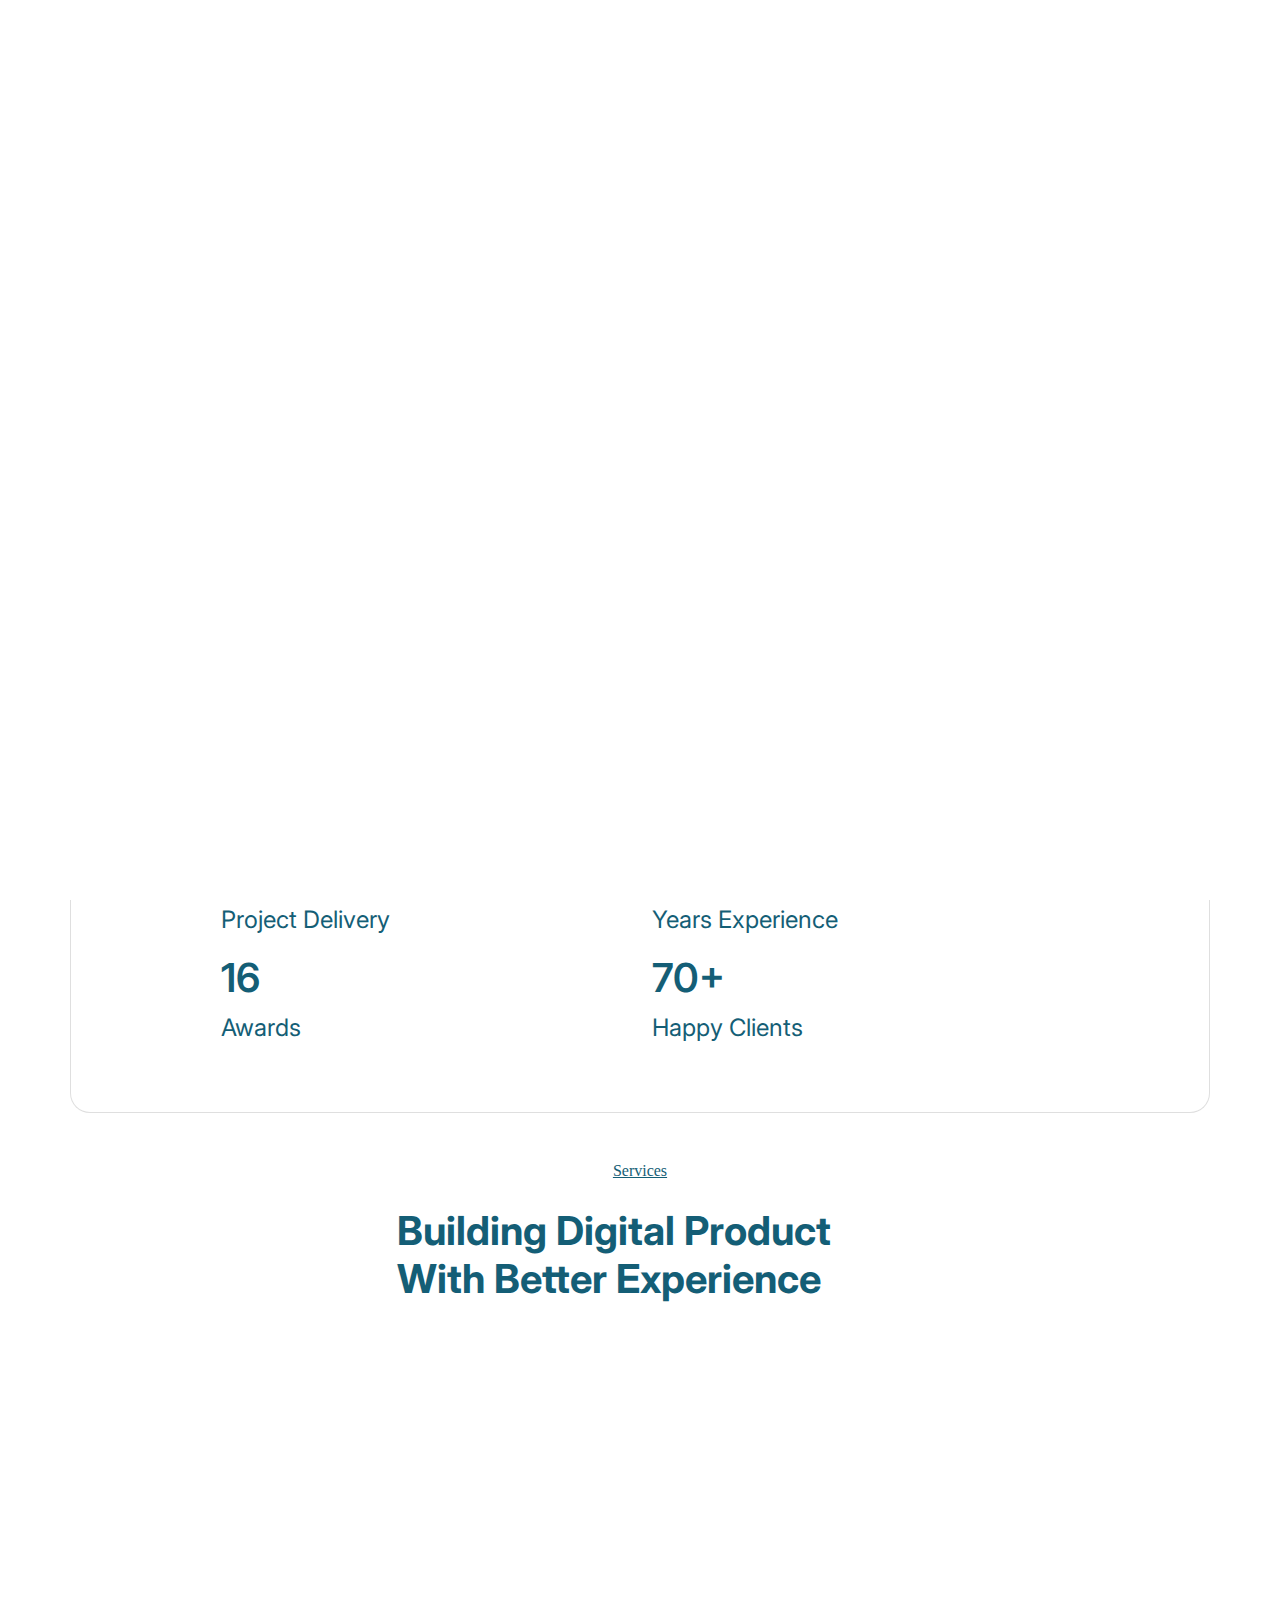
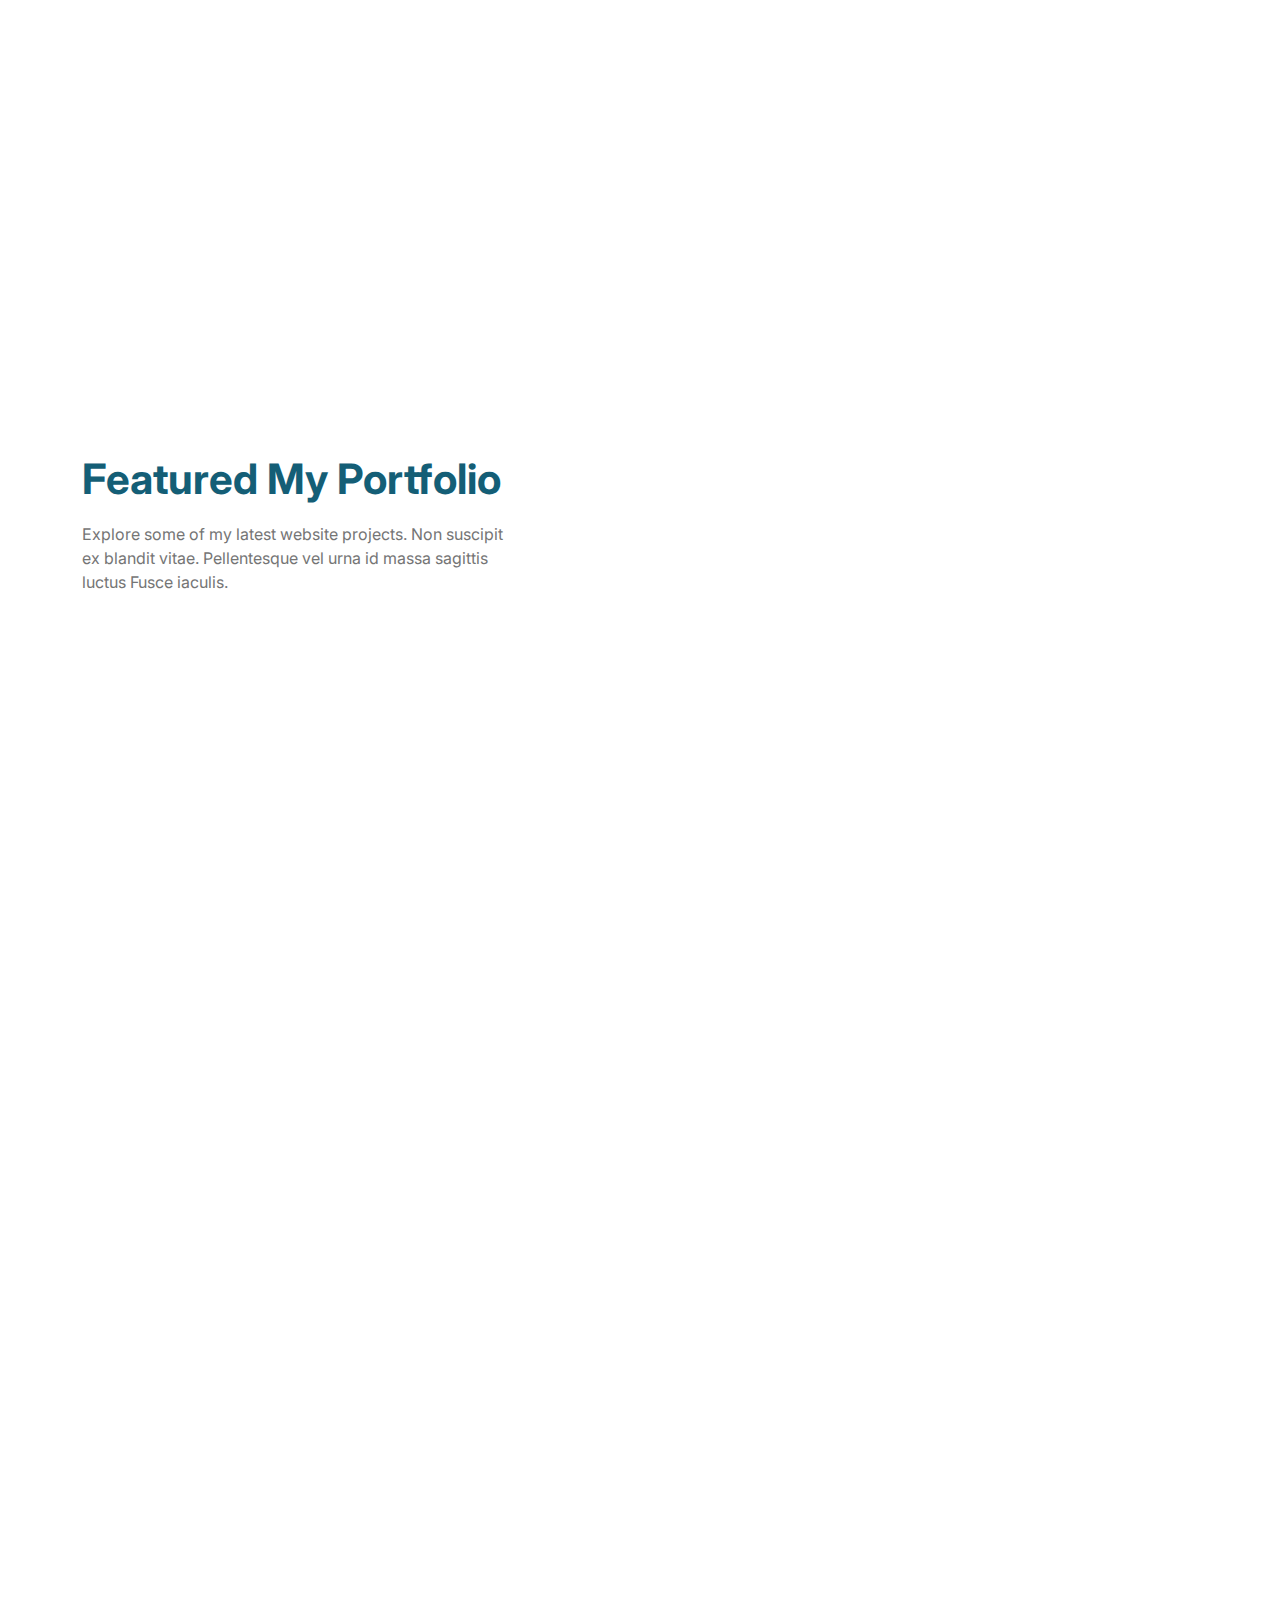
==== commit 480612b5: "offcanvas edit and dark-light mode added" ====
--- a/index.html
+++ b/index.html
@@ -27,7 +27,6 @@
     <div class="loader_bg">
       <div class="loader"></div>
   </div>
-  
     <!-- header start  -->
     <header id="header" class="navbar-shrink">
       <div id="back-top" class="top">
@@ -40,10 +39,7 @@
             <button
               class="navbar-toggler"
               type="button"
-              data-bs-toggle="offcanvas"
-              data-bs-target="#offcanvasScrolling"
-              aria-controls="offcanvasScrolling"
-              aria-label="Close"
+              class="btn btn-primary" type="button" data-bs-toggle="offcanvas" data-bs-target="#offcanvasExample" aria-controls="offcanvasExample"
             >
               <span class="navbar-toggler-icon"></span>
             </button>
@@ -65,18 +61,12 @@
                   <a class="nav-link" href="#blog">Blog</a>
                 </li>
               </ul>
+              <button class="btn btn-outline-success py-2 px-4 me-4" onclick="myFunction()"><i class="fa-solid fa-eye"></i></button>
               <button class="btn btn-outline-success py-2 px-4" type="submit">
                 Contact
               </button>
             </div>
-            <div
-              class="offcanvas offcanvas-start"
-              data-bs-scroll="true"
-              data-bs-backdrop="false"
-              tabindex="-1"
-              id="offcanvasScrolling"
-              aria-labelledby="offcanvasScrollingLabel"
-            >
+            <div class="offcanvas offcanvas-start" tabindex="-1" id="offcanvasExample" aria-labelledby="offcanvasExampleLabel">
               <div class="offcanvas-header">
                 <h5 class="offcanvas-title" id="offcanvasScrollingLabel">
                   Creyente
@@ -107,6 +97,7 @@
                     <a class="nav-link" href="#blog">Blog</a>
                   </li>
                 </ul>
+                <button class="btn btn-outline-success py-2 px-4 me-4 mb-3" onclick="myFunction()"><i class="fa-solid fa-eye"></i></button>
                 <button class="btn btn-outline-success py-2 px-4" type="submit">
                   Contact
                 </button>
@@ -494,5 +485,12 @@
           $('.loader_bg').fadeToggle();
       }, 1000);
     </script>
+    <script>
+      function myFunction() {
+         var element = document.body;
+         element.classList.toggle("dark-mode");
+      }
+      </script>
+      
   </body>
 </html>
--- a/css/main.css
+++ b/css/main.css
@@ -3,6 +3,10 @@
   padding: 0;
   box-sizing: border-box;
   font-family: "Inter", sans-serif;
+}
+
+.dark-mode {
+  background-color: #131d27;
 }
 
 header {
@@ -65,6 +69,10 @@
 .navbar .btn:hover {
   background-color: #145E76 !important;
 }
+.navbar .fa-eye {
+  color: white !important;
+  background-color: transparent;
+}
 .navbar .collapse .navbar-nav {
   flex: 1 !important;
   display: flex !important;
@@ -223,7 +231,6 @@
 }
 
 .services {
-  background-color: #fff;
   padding-top: 200px !important;
 }
 @media screen and (max-width: 1400px) {
@@ -291,7 +298,7 @@
   padding-bottom: 10px;
 }
 .portfolio .row p {
-  opacity: 0.5;
+  color: #757575;
   max-width: 450px;
   padding-bottom: 30px;
 }
@@ -368,6 +375,7 @@
   padding-bottom: 16px;
 }
 .blog .blog-right p {
+  color: #757575;
   max-width: 350px;
   opacity: 0.7;
   padding-bottom: 32px;
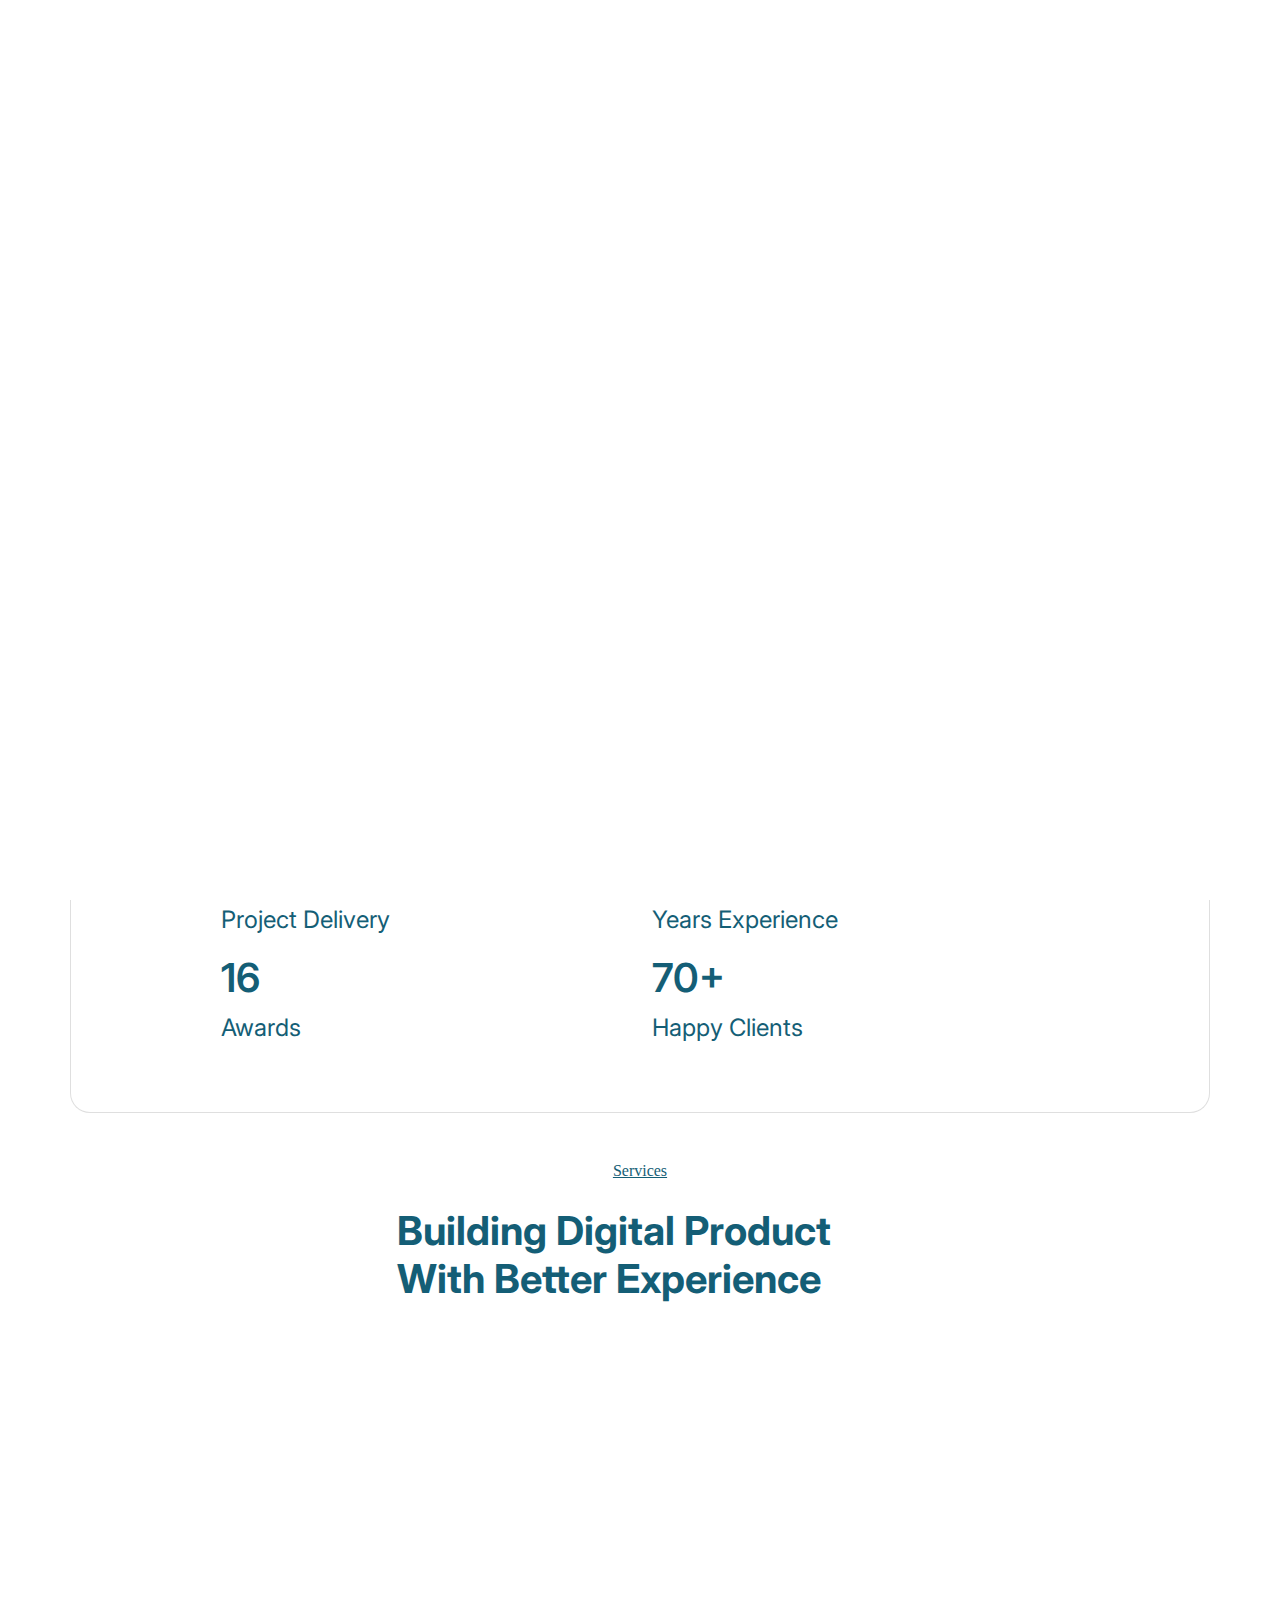
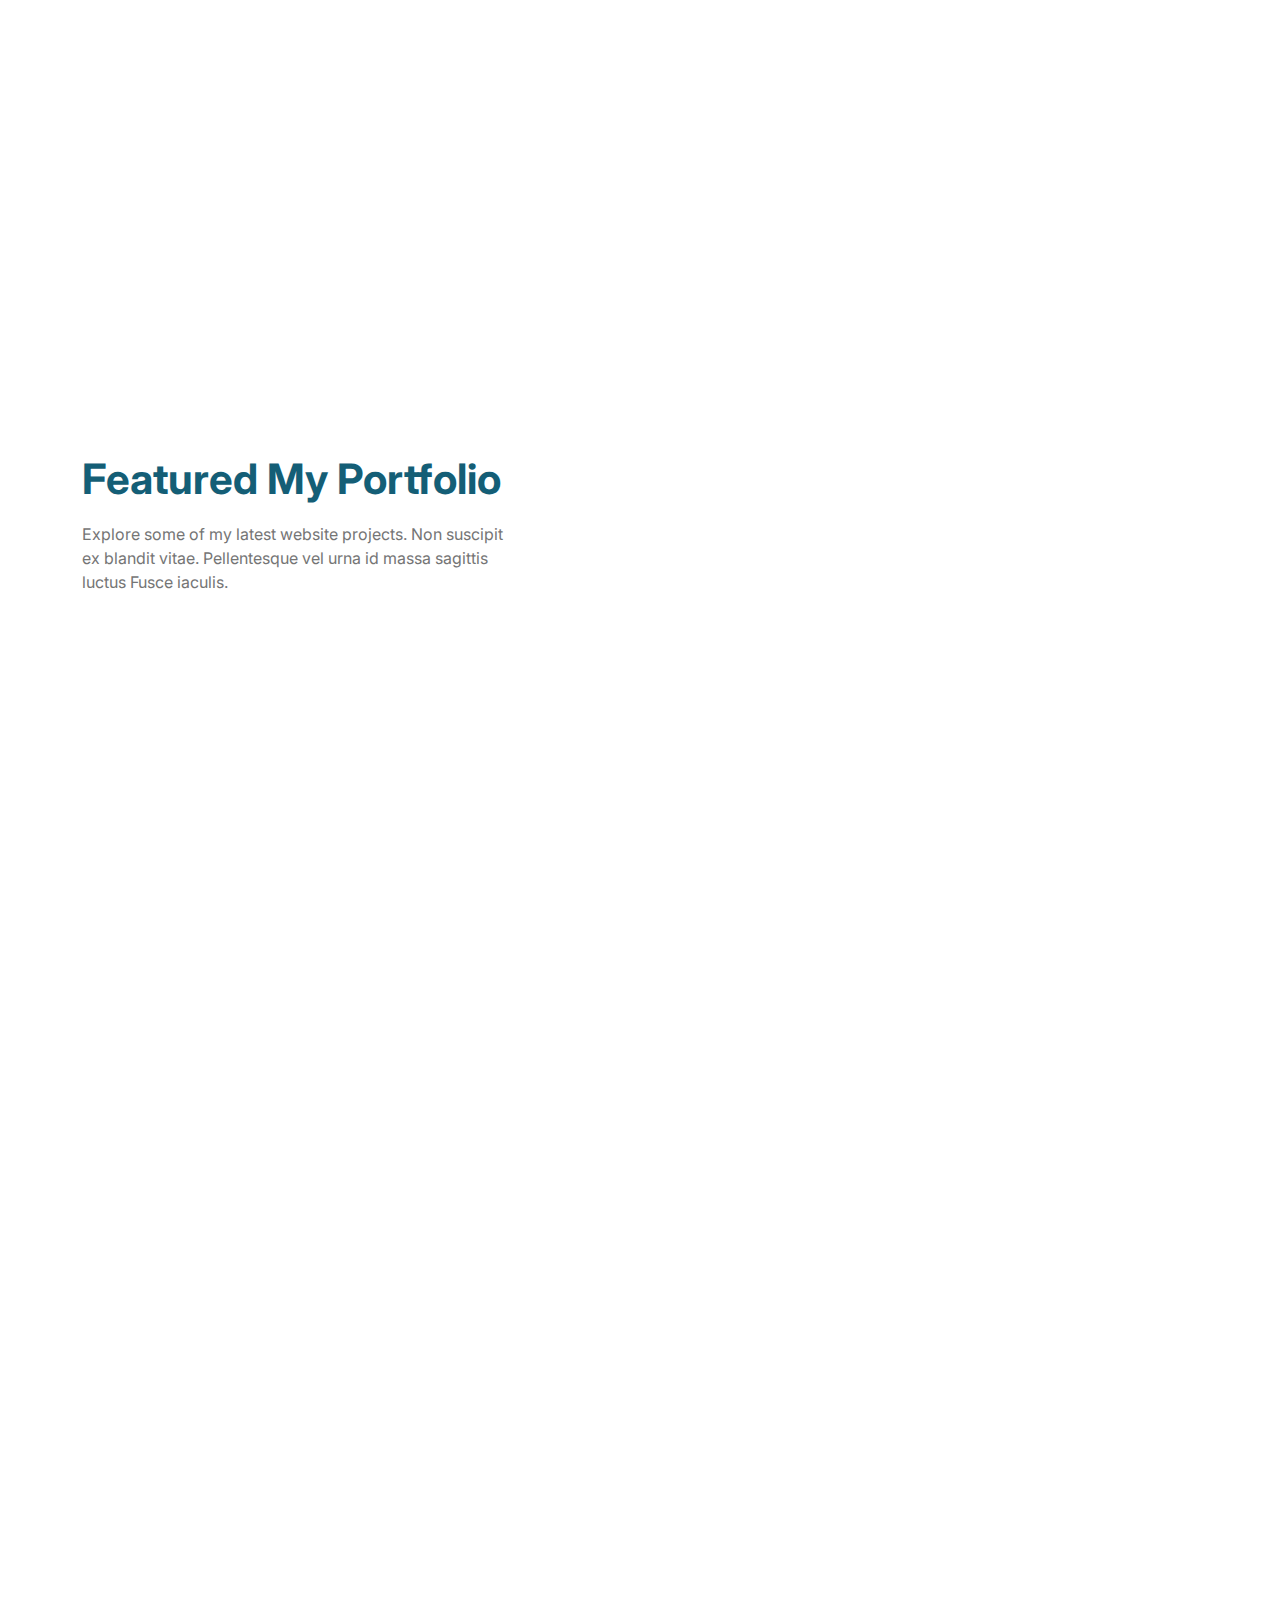
==== commit d992abba: "project end" ====
--- a/index.html
+++ b/index.html
@@ -126,7 +126,7 @@
                 A Product Design and Visual Designer in SF I”m Specialize in
                 UI/UX, Responsive web design, and visual Development.
               </p>
-              <div class="hero-btns d-flex gap-4">
+              <div class="hero-btns d-flex gap-4 pb-3">
                 <a href="#">Hire Me</a>
                 <a href="#">My Work</a>
               </div>
@@ -397,15 +397,48 @@
         <div class="container">
           <div class="row">
             <div class="blog-left col-12 col-lg-6">
-              <img src="./images/blog.png" alt="" />
-            </div>
-            <div class="blog-right col-12 col-lg-6 ps-0 ps-lg-5">
-              <h2>My Blog And News</h2>
+              <!-- <img src="./images/blog.png" alt="" /> -->
+              <div id="blog-carousel" class="carousel slide" data-bs-ride="true">
+                <!-- <div class="carousel-indicators">
+                  <button type="button" data-bs-target="#carouselExampleIndicators" data-bs-slide-to="0" class="active" aria-current="true" aria-label="Slide 1"></button>
+                  <button type="button" data-bs-target="#carouselExampleIndicators" data-bs-slide-to="1" aria-label="Slide 2"></button>
+                  <button type="button" data-bs-target="#carouselExampleIndicators" data-bs-slide-to="2" aria-label="Slide 3"></button>
+                </div> -->
+                <div class="carousel-inner">
+                  <div class="carousel-item active">
+                    <img src="./images/blog.png" class="d-block w-100" alt="...">
+                  </div>
+                  <div class="carousel-item">
+                    <img src="./images/blog.png" class="d-block w-100" alt="...">
+                  </div>
+                  <div class="carousel-item">
+                    <img src="./images/blog.png" class="d-block w-100" alt="...">
+                  </div>
+                </div>
+                
+              </div>
+            </div>
+            <div class="blog-right col-12 col-lg-6 ps-3 ps-lg-5 d-flex flex-column justify-content-between">
+              <div>
+                <h2>My Blog And News</h2>
               <p>
                 If It’s abillboard ad, you’ll need a super catchy headline due
                 to the speed at which people will pass.
               </p>
               <a href="#">Go To The Blog</a>
+              </div>
+              <div class="blog-btns d-flex">
+                <button class="carousel-control-prev" type="button" data-bs-target="#blog-carousel" data-bs-slide="prev">
+                  <!-- <span class="carousel-control-prev-icon" aria-hidden="true"></span>
+                  <span class="visually-hidden">Previous</span> -->
+                  <i class="fa-regular fa-circle-left"></i>
+                </button>
+                <button class="carousel-control-next" type="button" data-bs-target="#blog-carousel" data-bs-slide="next">
+                  <!-- <span class="carousel-control-next-icon" aria-hidden="true"></span>
+                  <span class="visually-hidden">Next</span> -->
+                  <i class="fa-regular fa-circle-right"></i>
+                </button>
+              </div>
             </div>
             <div class="blog-bottom col-12 col-lg-6">
               <h2>How This Agency Helped My Business And Career Journey?</h2>
@@ -445,21 +478,21 @@
               <a href="#"><i class="fa-brands fa-linkedin"></i></a>
             </div>
           </div>
-          <div class="pages col-12 col-lg-6 col-xxl-3">
+          <div class="pages d-flex flex-column col-12 col-lg-6 col-xxl-3">
             <h3>Pages</h3>
-            <p>Home</p>
-            <p>About</p>
-            <p>Service</p>
-            <p>Portfolio</p>
-            <p>Blog</p>
-          </div>
-          <div class="footer-services col-12 col-lg-6 col-xxl-3">
+            <a href="#">Home</a>
+            <a href="#">About</a>
+            <a href="#">Service</a>
+            <a href="#">Portfolio</a>
+            <a href="#">Blog</a>
+          </div>
+          <div class="footer-services d-flex flex-column col-12 col-lg-6 col-xxl-3">
             <h3>Services</h3>
-            <p>Web Design</p>
-            <p>App Design</p>
-            <p>Dashboard</p>
-            <p>Illustration</p>
-            <p>Development</p>
+            <a href="#">Web Design</a>
+            <a href="#">App Design</a>
+            <a href="#">Dashboard</a>
+            <a href="#">Illustration</a>
+            <a href="#">Development</a>
           </div>
           <div class="footer-contact col-12 col-lg-6 col-xxl-3">
             <h3>Contact</h3>
--- a/css/main.css
+++ b/css/main.css
@@ -120,6 +120,12 @@
   max-width: 375px;
   color: #787878;
 }
+.footer a {
+  text-decoration: none;
+  max-width: 375px;
+  color: #787878;
+  padding-bottom: 10px;
+}
 .footer .contacts a {
   color: #787878;
   font-size: 28px;
@@ -364,9 +370,6 @@
 .blog .blog-left img {
   width: 100%;
 }
-.blog .blog-right {
-  padding-top: 50px;
-}
 .blog .blog-right h2 {
   color: #08546C;
   font-weight: 600;
@@ -389,9 +392,18 @@
 }
 .blog .blog-right .carousel-control-next, .blog .blog-right .carousel-control-prev {
   position: static !important;
-}
-.blog .blog-right .carousel-control-next:hover .visually-hidden, .blog .blog-right .carousel-control-prev:hover .visually-hidden {
-  font-size: 50px !important;
+  margin-top: 50px;
+}
+.blog .blog-right .carousel-control-next i, .blog .blog-right .carousel-control-prev i {
+  color: rgba(255, 166, 58, 0.3725490196);
+  background-color: white;
+  font-size: 42px;
+}
+.blog .blog-right .carousel-control-next i:hover, .blog .blog-right .carousel-control-prev i:hover {
+  color: #FFA63A;
+}
+.blog .blog-right .carousel-control-next-icon, .blog .blog-right .carousel-control-prev-icon {
+  background-color: #FFA63A;
 }
 .blog .blog-bottom {
   padding-top: 50px;
